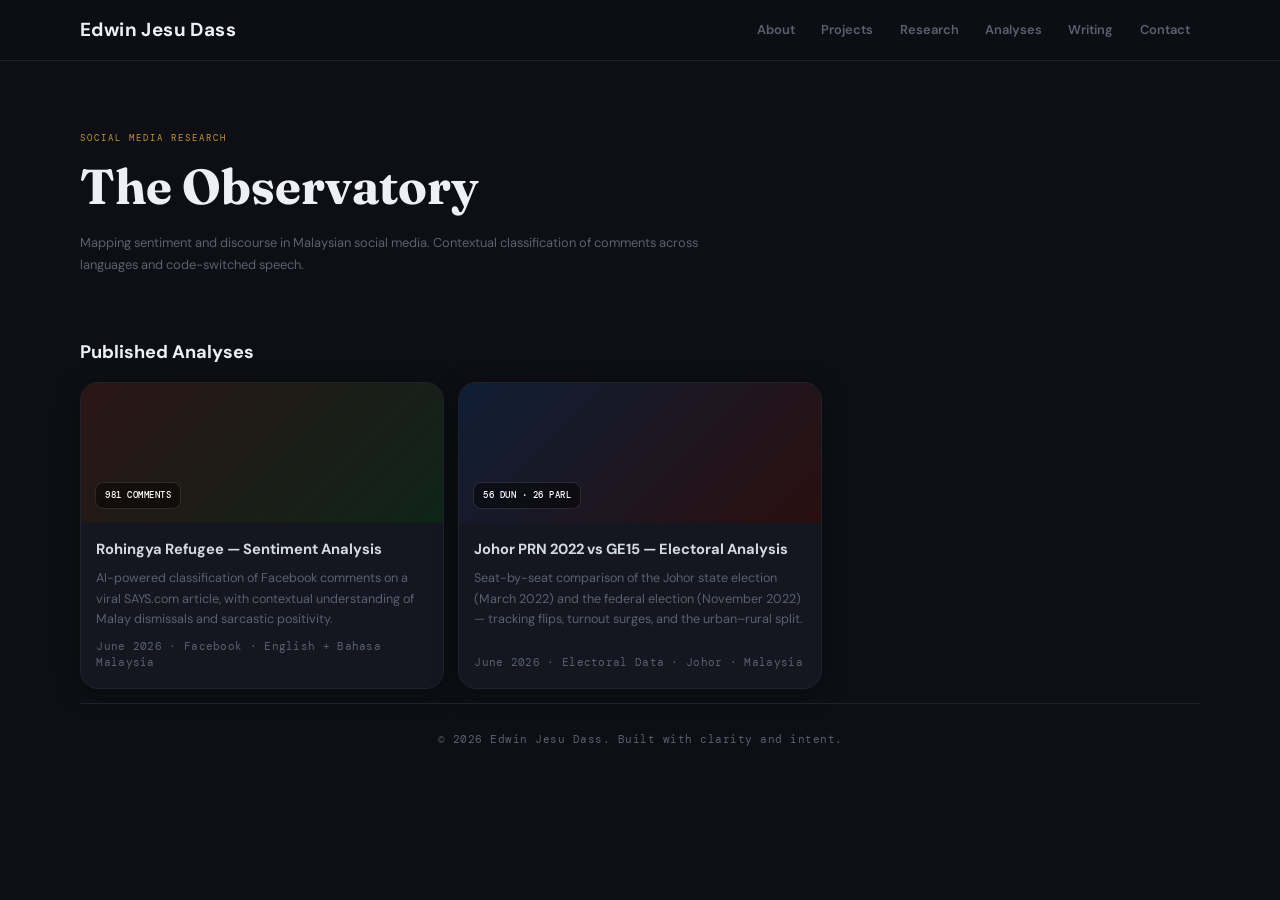
==== analyses.html @ 794fdcd3 "Add Johor PRN vs GE15 electoral analysis to The Observatory" ====
<!DOCTYPE html>
<html lang="en">
<head>
  <meta charset="UTF-8" />
  <meta name="viewport" content="width=device-width, initial-scale=1.0" />
  <title>The Observatory — Edwin Jesu Dass</title>
  <meta name="description" content="Mapping sentiment and discourse in Malaysian social media. Contextual classification of comments across languages and code-switched speech." />
  <meta name="robots" content="index,follow" />
  <meta name="author" content="Edwin Jesu Dass" />
    <meta name="theme-color" content="#0d0f14" />

  <meta property="og:type" content="website" />
  <meta property="og:title" content="The Observatory — Edwin Jesu Dass" />
  <meta property="og:description" content="Social media sentiment analyses. Contextual classification of comments across languages and code-switched speech." />
  <meta property="og:url" content="https://edwinjd.com/analyses.html" />
  <meta property="og:locale" content="en_MY" />
  <meta property="og:site_name" content="Edwin Jesu Dass" />

  <meta name="twitter:card" content="summary_large_image" />
  <meta name="twitter:title" content="The Observatory — Edwin Jesu Dass" />
  <meta name="twitter:description" content="Mapping sentiment and discourse in Malaysian social media." />

  <link rel="canonical" href="https://edwinjd.com/analyses.html" />

  <script type="application/ld+json">
  {
    "@context": "https://schema.org",
    "@type": "CollectionPage",
    "name": "The Observatory — Edwin Jesu Dass",
    "description": "Mapping sentiment and discourse in Malaysian social media. Contextual classification of comments across languages and code-switched speech.",
    "url": "https://edwinjd.com/analyses.html",
    "author": {
      "@type": "Person",
      "name": "Edwin Jesu Dass",
      "url": "https://edwinjd.com/"
    },
    "hasPart": [
      {
        "@type": "Dataset",
        "name": "Rohingya Refugee — Sentiment Analysis",
        "description": "AI-powered classification of 981 Facebook comments with contextual understanding of English, Malay, and code-switched language.",
        "url": "https://edwinjd.com/rohingya-sentiment.html",
        "datePublished": "2026-06-04",
        "creator": {
          "@type": "Person",
          "name": "Edwin Jesu Dass"
        }
      }
    ]
  }
  </script>

  <link rel="preconnect" href="https://fonts.googleapis.com" />
  <link rel="preconnect" href="https://fonts.gstatic.com" crossorigin />
  <link href="https://fonts.googleapis.com/css2?family=DM+Mono:wght@400;500&family=Fraunces:ital,opsz,wght@0,9..144,300;0,9..144,700;1,9..144,400&family=DM+Sans:wght@300;400;500;600&display=swap" rel="stylesheet" />
  <link rel="stylesheet" href="styles.css" />

  <style>
    .analysis-grid {
      display: grid;
      grid-template-columns: repeat(3, 1fr);
      gap: 1rem;
    }

    .analysis-card {
      display: flex;
      flex-direction: column;
      text-decoration: none;
      color: inherit;
      background: var(--surface);
      border: 1px solid var(--border);
      border-radius: 18px;
      box-shadow: var(--shadow);
      overflow: hidden;
      transition: transform 0.2s ease, border-color 0.2s ease;
    }

    .analysis-card:hover {
      transform: translateY(-3px);
      border-color: var(--surface-strong);
    }

    .analysis-thumb {
      height: 140px;
      display: flex;
      align-items: flex-end;
      padding: 1rem;
      position: relative;
    }

    .analysis-badge {
      font-family: "DM Mono", monospace;
      font-size: 0.65rem;
      font-weight: 500;
      letter-spacing: 0.5px;
      text-transform: uppercase;
      background: rgba(0, 0, 0, 0.45);
      backdrop-filter: blur(6px);
      color: #fff;
      padding: 0.35rem 0.65rem;
      border-radius: 8px;
      border: 1px solid rgba(255, 255, 255, 0.12);
    }

    .analysis-body {
      padding: 1.1rem;
      flex: 1;
      display: flex;
      flex-direction: column;
    }

    .analysis-body h3 {
      margin: 0 0 0.5rem;
      font-size: 1.05rem;
      color: var(--text);
    }

    .analysis-body p {
      margin: 0 0 0.7rem;
      color: var(--muted);
      line-height: 1.6;
      font-size: 0.9rem;
    }

    .analysis-meta {
      margin-top: auto;
      font-size: 0.75rem;
      color: var(--muted);
      font-family: "DM Mono", monospace;
      letter-spacing: 0.3px;
    }

    @media (max-width: 900px) {
      .analysis-grid {
        grid-template-columns: repeat(2, 1fr);
      }
    }

    @media (max-width: 640px) {
      .analysis-grid {
        grid-template-columns: 1fr;
      }
    }
  </style>
</head>
<body>
  <header class="site-header">
    <div class="container header-inner">
      <a class="brand" href="index.html">Edwin Jesu Dass</a>
      <nav>
        <a href="index.html#about">About</a>
        <a href="index.html#projects">Projects</a>
        <a href="swarm-governance.html">Research</a>
        <a href="analyses.html">Analyses</a>
        <a href="index.html#writing">Writing</a>
        <a href="index.html#contact">Contact</a>
      </nav>
      <button class="hamburger" aria-label="Menu" aria-expanded="false">
        <span></span>
        <span></span>
        <span></span>
      </button>
    </div>
  </header>

  <main>
    <section class="hero container">
      <p class="eyebrow">Social Media Research</p>
      <h1>The Observatory</h1>
      <p class="hero-copy">
        Mapping sentiment and discourse in Malaysian social media.
        Contextual classification of comments across languages and code-switched speech.
      </p>
    </section>

    <section class="container section">
      <div class="section-head row">
        <h2>Published Analyses</h2>
      </div>
      <div class="analysis-grid">
        <a class="analysis-card" href="rohingya-sentiment.html">
          <div class="analysis-thumb" style="background: linear-gradient(135deg, #2a1515, #0f2419);">
            <span class="analysis-badge">981 comments</span>
          </div>
          <div class="analysis-body">
            <h3>Rohingya Refugee — Sentiment Analysis</h3>
            <p>
              AI-powered classification of Facebook comments on a viral SAYS.com article,
              with contextual understanding of Malay dismissals and sarcastic positivity.
            </p>
            <div class="analysis-meta">June 2026 · Facebook · English + Bahasa Malaysia</div>
          </div>
        </a>
        <a class="analysis-card" href="johor-elections.html">
          <div class="analysis-thumb" style="background: linear-gradient(135deg, #0f1e35, #2a0f0f);">
            <span class="analysis-badge">56 DUN · 26 Parl</span>
          </div>
          <div class="analysis-body">
            <h3>Johor PRN 2022 vs GE15 — Electoral Analysis</h3>
            <p>
              Seat-by-seat comparison of the Johor state election (March 2022) and the federal election
              (November 2022) — tracking flips, turnout surges, and the urban–rural split.
            </p>
            <div class="analysis-meta">June 2026 · Electoral Data · Johor · Malaysia</div>
          </div>
        </a>
      </div>
    </section>
  </main>

  <footer class="container site-footer">
    <p>© <span id="year"></span> Edwin Jesu Dass. Built with clarity and intent.</p>
  </footer>

  <script>
    document.getElementById('year').textContent = new Date().getFullYear();
  </script>
  <script>
    (function() {
      const btn = document.querySelector('.hamburger');
      const nav = document.querySelector('nav');
      if (!btn || !nav) return;
      btn.addEventListener('click', function() {
        const open = nav.classList.toggle('open');
        btn.classList.toggle('active', open);
        btn.setAttribute('aria-expanded', open);
      });
      nav.querySelectorAll('a').forEach(function(link) {
        link.addEventListener('click', function() {
          nav.classList.remove('open');
          btn.classList.remove('active');
          btn.setAttribute('aria-expanded', 'false');
        });
      });
    })();
  </script>
</body>
</html>
---- styles.css ----
@import url('https://fonts.googleapis.com/css2?family=DM+Mono:wght@400;500&family=Fraunces:ital,opsz,wght@0,9..144,300;0,9..144,700;1,9..144,400&family=DM+Sans:wght@300;400;500;600&display=swap');

:root {
  --bg: #0d0f14;
  --surface: #141720;
  --surface-strong: #1a1f2e;
  --text: #d4d8e2;
  --muted: #5a6070;
  --primary: #c4963a;
  --accent: #c4963a;
  --border: #1e2330;
  --shadow: 0 4px 24px rgba(0, 0, 0, 0.35);
}

* {
  box-sizing: border-box;
  margin: 0;
  padding: 0;
}

html,
body {
  font-family: "DM Sans", system-ui, -apple-system, Segoe UI, Roboto, sans-serif;
  background: var(--bg);
  color: var(--text);
  font-size: 14px;
  line-height: 1.6;
  scroll-behavior: smooth;
}

body {
  position: relative;
  min-height: 100vh;
  overflow-x: hidden;
}

.container {
  width: min(1120px, 92vw);
  margin-inline: auto;
}

.site-header,
main,
.site-footer {
  position: relative;
  z-index: 2;
}

.site-header {
  width: 100%;
  position: sticky;
  top: 0;
  z-index: 30;
  backdrop-filter: blur(12px);
  background: rgba(13, 15, 20, 0.92);
  border-bottom: 1px solid var(--border);
}

.header-inner {
  display: flex;
  justify-content: space-between;
  align-items: center;
  padding: 0.95rem 0;
}

.brand {
  text-decoration: none;
  color: #eef0f5;
  font-family: "DM Sans", sans-serif;
  font-weight: 700;
  font-size: clamp(1.05rem, 2.2vw, 1.35rem);
  letter-spacing: 0.4px;
  line-height: 1;
}

nav {
  display: flex;
  gap: 0.45rem;
  align-items: center;
}

nav a {
  color: var(--muted);
  text-decoration: none;
  font-size: 0.92rem;
  font-weight: 600;
  padding: 0.46rem 0.72rem;
  border-radius: 10px;
  transition: 0.2s ease;
}

nav a:hover {
  color: var(--text);
  background: rgba(255, 255, 255, 0.05);
}

/* Mobile hamburger */
.hamburger {
  display: none;
  flex-direction: column;
  gap: 5px;
  background: none;
  border: none;
  cursor: pointer;
  padding: 6px;
  z-index: 31;
}

.hamburger span {
  display: block;
  width: 22px;
  height: 2px;
  background: var(--text);
  border-radius: 2px;
  transition: 0.25s ease;
}

.hamburger.active span:nth-child(1) {
  transform: translateY(7px) rotate(45deg);
}

.hamburger.active span:nth-child(2) {
  opacity: 0;
}

.hamburger.active span:nth-child(3) {
  transform: translateY(-7px) rotate(-45deg);
}

.hero {
  padding: 5rem 0 2.5rem;
}

.hero-layout {
  display: grid;
  grid-template-columns: 1.2fr 1fr;
  gap: 3rem;
  align-items: center;
}

.hero-photo {
  display: flex;
  justify-content: center;
  align-items: center;
}

.hero-photo img {
  width: 100%;
  max-width: 340px;
  aspect-ratio: 1 / 1;
  object-fit: cover;
  object-position: center 20%;
  border-radius: 16px;
  border: 1px solid rgba(196, 150, 58, 0.25);
  box-shadow: 0 20px 60px rgba(0, 0, 0, 0.45), 0 0 0 1px rgba(196, 150, 58, 0.08);
  transition: transform 0.3s ease, box-shadow 0.3s ease;
}

.hero-photo img:hover {
  transform: translateY(-3px);
  box-shadow: 0 28px 72px rgba(0, 0, 0, 0.5), 0 0 0 1px rgba(196, 150, 58, 0.15);
}

.eyebrow {
  font-family: "DM Mono", monospace;
  color: var(--accent);
  text-transform: uppercase;
  letter-spacing: 2px;
  font-size: 0.65rem;
  margin-bottom: 1rem;
}

h1 {
  margin: 0;
  font-family: "Fraunces", serif;
  font-size: clamp(2rem, 5vw, 3.5rem);
  font-weight: 700;
  line-height: 1.1;
  color: #eef0f5;
}

.hero-copy {
  margin-top: 1.3rem;
  color: var(--muted);
  max-width: 70ch;
  line-height: 1.7;
  font-size: 0.92rem;
}

.hero-cta {
  display: flex;
  gap: 0.9rem;
  margin-top: 2rem;
  flex-wrap: wrap;
}

.btn {
  display: inline-flex;
  align-items: center;
  justify-content: center;
  border-radius: 10px;
  padding: 0.72rem 1rem;
  font-weight: 600;
  text-decoration: none;
  border: 1px solid transparent;
  transition: 0.2s ease;
  font-size: 0.9rem;
}

.btn.primary {
  background: var(--accent);
  color: #0d0f14;
}

.btn.primary:hover {
  transform: translateY(-1px);
  background: #d4a94a;
}

.btn.ghost {
  border-color: var(--border);
  color: var(--text);
  background: rgba(255, 255, 255, 0.03);
}

.btn.ghost:hover {
  border-color: var(--surface-strong);
  background: rgba(255, 255, 255, 0.06);
}

.section {
  padding: 2rem 0 1rem;
}

.section-head {
  margin-bottom: 1rem;
}

.section-head.row {
  display: flex;
  justify-content: space-between;
  align-items: baseline;
  gap: 1rem;
}

h2 {
  margin: 0;
  font-size: 1.3rem;
  font-family: "DM Sans", sans-serif;
  font-weight: 700;
  color: #eef0f5;
}

.glass,
.card {
  background: var(--surface);
  border: 1px solid var(--border);
  border-radius: 10px;
  box-shadow: var(--shadow);
}

.glass {
  padding: 1.2rem;
}

.glass p {
  margin: 0.4rem 0;
  color: var(--muted);
  line-height: 1.7;
}

.project-grid,
.post-grid {
  display: grid;
  grid-template-columns: repeat(3, 1fr);
  gap: 1rem;
}

.card {
  padding: 1.1rem;
}

.card h3 {
  margin-top: 0;
  margin-bottom: 0.6rem;
  font-size: 1rem;
  font-weight: 600;
}

.card p {
  margin: 0;
  color: var(--muted);
  line-height: 1.6;
  font-size: 0.9rem;
}

.post-card a {
  text-decoration: none;
  color: var(--text);
}

.post-meta {
  margin-top: 0.7rem;
  font-size: 0.78rem;
  color: var(--muted);
  font-family: "DM Mono", monospace;
}

.loading {
  grid-column: span 3;
  text-align: center;
  color: var(--muted);
}

.sub-link {
  color: var(--accent);
  text-decoration: none;
  font-weight: 600;
}

.contact-row {
  display: flex;
  justify-content: space-between;
  align-items: center;
  gap: 1rem;
  flex-wrap: wrap;
}

.contact-links {
  display: flex;
  gap: 0.7rem;
}

.site-footer {
  padding: 2rem 0 3rem;
  color: var(--muted);
  font-size: 0.75rem;
  text-align: center;
  font-family: "DM Mono", monospace;
  letter-spacing: 0.5px;
  border-top: 1px solid var(--border);
}

@media (max-width: 900px) {
  .project-grid,
  .post-grid {
    grid-template-columns: repeat(2, 1fr);
  }

  .loading {
    grid-column: span 2;
  }
}

@media (max-width: 900px) {
  .hero-layout {
    grid-template-columns: 1fr;
    gap: 2rem;
    text-align: center;
  }

  .hero-photo img {
    max-width: 260px;
  }

  .hero-text {
    order: 2;
  }

  .hero-photo {
    order: 1;
  }

  .hero-cta {
    justify-content: center;
  }
}

@media (max-width: 900px) {
  .hamburger {
    display: flex;
  }

  nav {
    position: absolute;
    top: 100%;
    left: 0;
    right: 0;
    background: rgba(13, 15, 20, 0.98);
    border-bottom: 1px solid var(--border);
    flex-direction: column;
    align-items: stretch;
    padding: 0.6rem 1rem 1rem;
    gap: 0.15rem;
    opacity: 0;
    transform: translateY(-8px);
    pointer-events: none;
    transition: opacity 0.25s ease, transform 0.25s ease;
  }

  nav.open {
    opacity: 1;
    transform: translateY(0);
    pointer-events: all;
  }

  nav a {
    padding: 0.7rem 0.5rem;
    border-radius: 8px;
    font-size: 1rem;
  }

  .site-header {
    position: relative;
  }
}

@media (max-width: 640px) {
  .hero {
    padding-top: 3.5rem;
  }

  .hero-photo img {
    max-width: 200px;
    border-radius: 12px;
  }

  .project-grid,
  .post-grid {
    grid-template-columns: 1fr;
  }

  .loading {
    grid-column: span 1;
  }
}
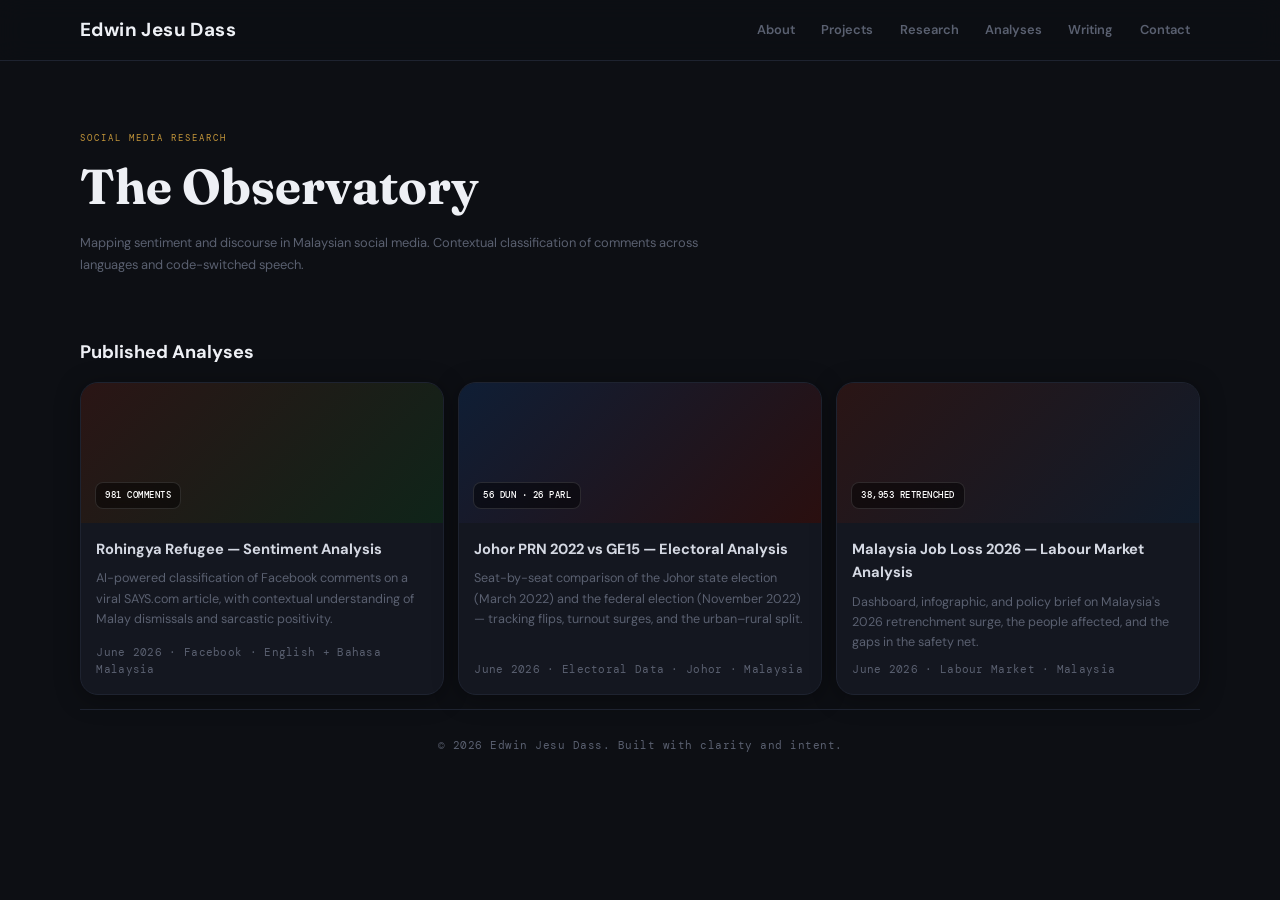
==== commit 9b67dcc2: "Add Malaysia job loss 2026 analysis to Observatory" ====
--- a/analyses.html
+++ b/analyses.html
@@ -45,6 +45,28 @@
           "@type": "Person",
           "name": "Edwin Jesu Dass"
         }
+      },
+      {
+        "@type": "Dataset",
+        "name": "Johor PRN 2022 vs GE15 — Electoral Analysis",
+        "description": "Seat-by-seat electoral analysis comparing PRN Johor 2022 and GE15 across 56 DUN seats and 26 parliamentary seats.",
+        "url": "https://edwinjd.com/johor-elections.html",
+        "datePublished": "2026-06-15",
+        "creator": {
+          "@type": "Person",
+          "name": "Edwin Jesu Dass"
+        }
+      },
+      {
+        "@type": "Dataset",
+        "name": "Malaysia Job Loss 2026 — Analysis",
+        "description": "Dashboard, infographic, and policy brief on Malaysia's 2026 retrenchment surge and labour-market safety-net gaps.",
+        "url": "https://edwinjd.com/malaysia-job-loss-2026.html",
+        "datePublished": "2026-06-15",
+        "creator": {
+          "@type": "Person",
+          "name": "Edwin Jesu Dass"
+        }
       }
     ]
   }
@@ -202,6 +224,19 @@
               (November 2022) — tracking flips, turnout surges, and the urban–rural split.
             </p>
             <div class="analysis-meta">June 2026 · Electoral Data · Johor · Malaysia</div>
+          </div>
+        </a>
+        <a class="analysis-card" href="malaysia-job-loss-2026.html">
+          <div class="analysis-thumb" style="background: linear-gradient(135deg, #2a1515, #101b2a);">
+            <span class="analysis-badge">38,953 retrenched</span>
+          </div>
+          <div class="analysis-body">
+            <h3>Malaysia Job Loss 2026 — Labour Market Analysis</h3>
+            <p>
+              Dashboard, infographic, and policy brief on Malaysia's 2026 retrenchment surge,
+              the people affected, and the gaps in the safety net.
+            </p>
+            <div class="analysis-meta">June 2026 · Labour Market · Malaysia</div>
           </div>
         </a>
       </div>
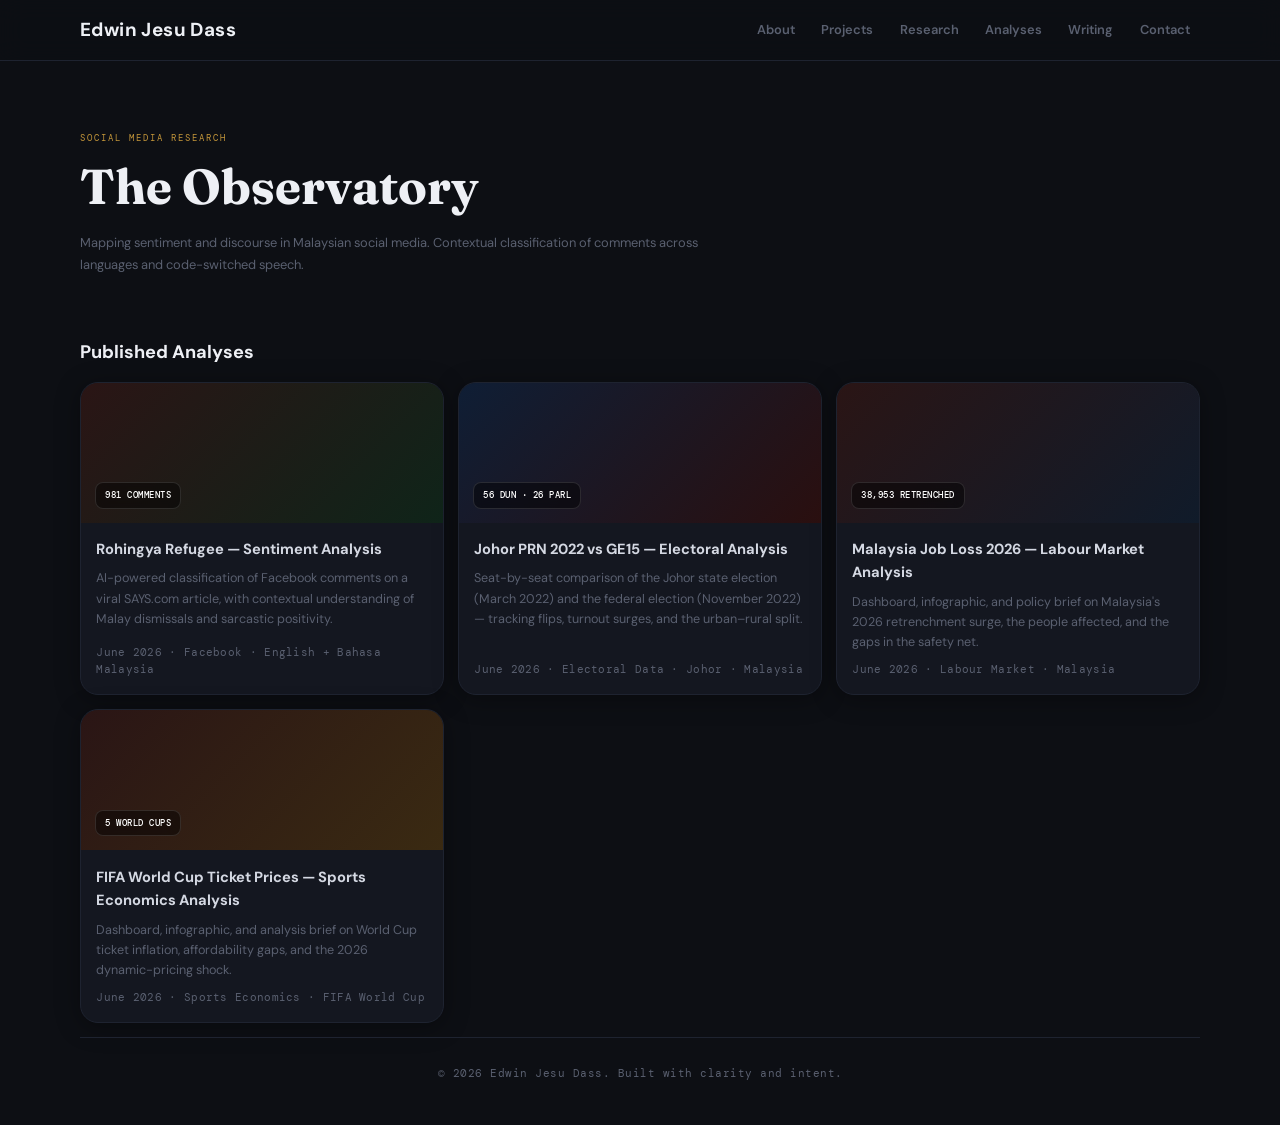
==== commit 830a8450: "Add World Cup ticket price analysis" ====
--- a/analyses.html
+++ b/analyses.html
@@ -63,6 +63,17 @@
         "description": "Dashboard, infographic, and policy brief on Malaysia's 2026 retrenchment surge and labour-market safety-net gaps.",
         "url": "https://edwinjd.com/malaysia-job-loss-2026.html",
         "datePublished": "2026-06-15",
+        "creator": {
+          "@type": "Person",
+          "name": "Edwin Jesu Dass"
+        }
+      },
+      {
+        "@type": "Dataset",
+        "name": "FIFA World Cup Ticket Prices — Analysis",
+        "description": "A five-tournament analysis of FIFA World Cup ticket inflation, affordability, and the 2026 dynamic-pricing shock.",
+        "url": "https://edwinjd.com/wc-ticket-prices.html",
+        "datePublished": "2026-06-17",
         "creator": {
           "@type": "Person",
           "name": "Edwin Jesu Dass"
@@ -237,6 +248,19 @@
               the people affected, and the gaps in the safety net.
             </p>
             <div class="analysis-meta">June 2026 · Labour Market · Malaysia</div>
+          </div>
+        </a>
+        <a class="analysis-card" href="wc-ticket-prices.html">
+          <div class="analysis-thumb" style="background: linear-gradient(135deg, #2a1515, #3a2a12);">
+            <span class="analysis-badge">5 World Cups</span>
+          </div>
+          <div class="analysis-body">
+            <h3>FIFA World Cup Ticket Prices — Sports Economics Analysis</h3>
+            <p>
+              Dashboard, infographic, and analysis brief on World Cup ticket inflation,
+              affordability gaps, and the 2026 dynamic-pricing shock.
+            </p>
+            <div class="analysis-meta">June 2026 · Sports Economics · FIFA World Cup</div>
           </div>
         </a>
       </div>
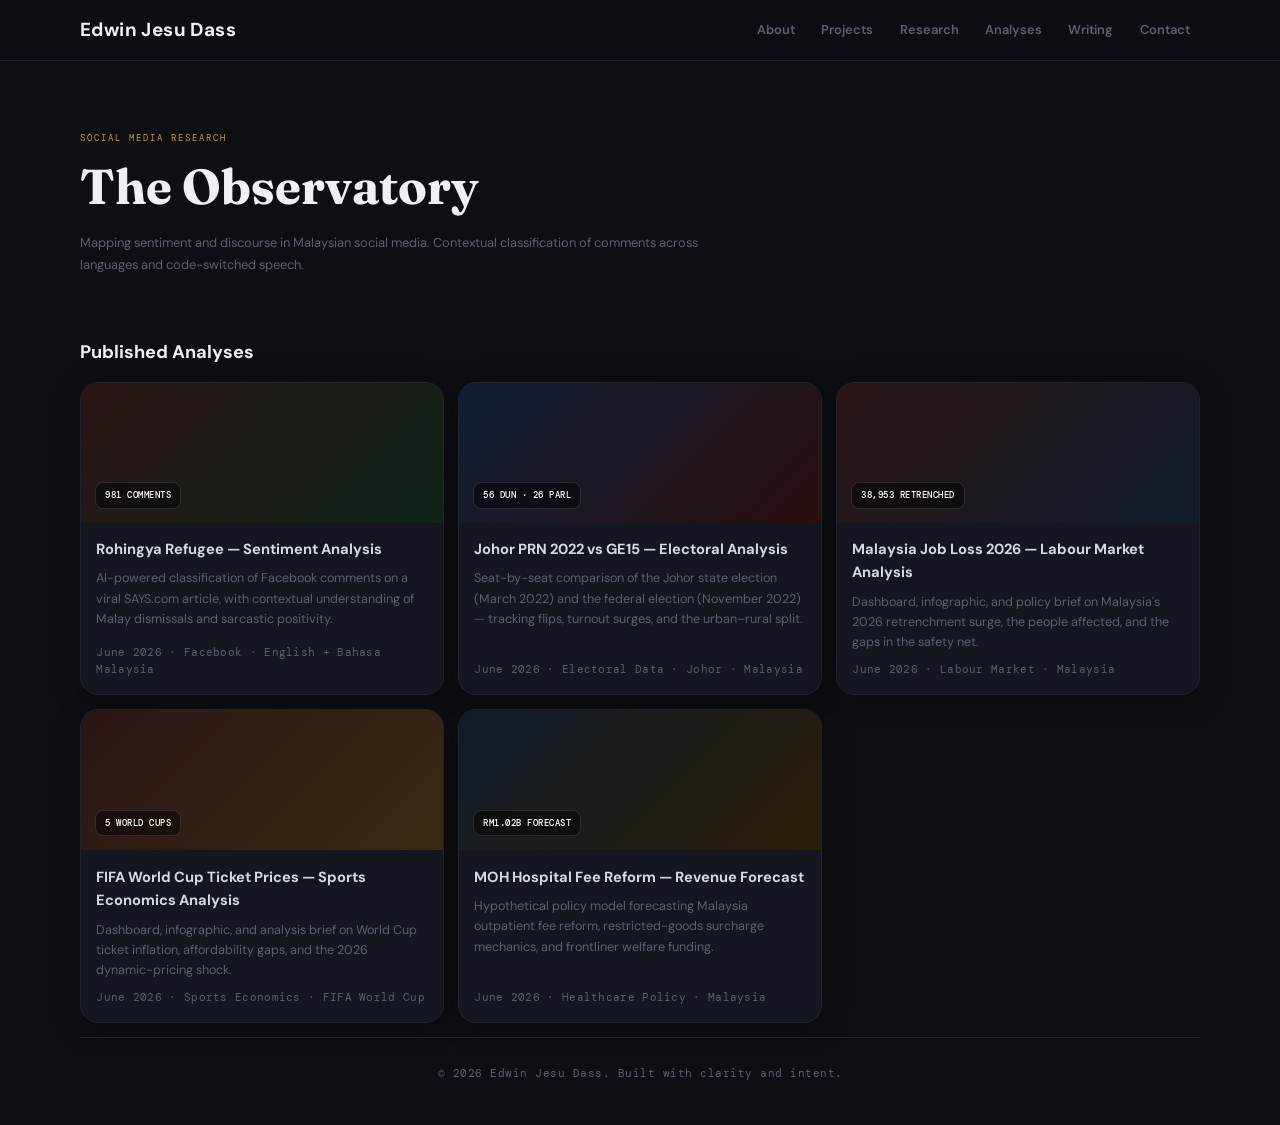
==== commit 1c7f1643: "Add MOH hospital fee forecast analysis" ====
--- a/analyses.html
+++ b/analyses.html
@@ -74,6 +74,17 @@
         "description": "A five-tournament analysis of FIFA World Cup ticket inflation, affordability, and the 2026 dynamic-pricing shock.",
         "url": "https://edwinjd.com/wc-ticket-prices.html",
         "datePublished": "2026-06-17",
+        "creator": {
+          "@type": "Person",
+          "name": "Edwin Jesu Dass"
+        }
+      },
+      {
+        "@type": "Dataset",
+        "name": "MOH Hospital Fee Reform — Revenue Forecast",
+        "description": "A hypothetical Malaysia healthcare policy forecast modelling outpatient fee reform, restricted-goods surcharges, and frontliner welfare funding.",
+        "url": "https://edwinjd.com/moh-fee-forecast.html",
+        "datePublished": "2026-06-24",
         "creator": {
           "@type": "Person",
           "name": "Edwin Jesu Dass"
@@ -261,6 +272,19 @@
               affordability gaps, and the 2026 dynamic-pricing shock.
             </p>
             <div class="analysis-meta">June 2026 · Sports Economics · FIFA World Cup</div>
+          </div>
+        </a>
+        <a class="analysis-card" href="moh-fee-forecast.html">
+          <div class="analysis-thumb" style="background: linear-gradient(135deg, #101b2a, #2a1e08);">
+            <span class="analysis-badge">RM1.02B forecast</span>
+          </div>
+          <div class="analysis-body">
+            <h3>MOH Hospital Fee Reform — Revenue Forecast</h3>
+            <p>
+              Hypothetical policy model forecasting Malaysia outpatient fee reform,
+              restricted-goods surcharge mechanics, and frontliner welfare funding.
+            </p>
+            <div class="analysis-meta">June 2026 · Healthcare Policy · Malaysia</div>
           </div>
         </a>
       </div>
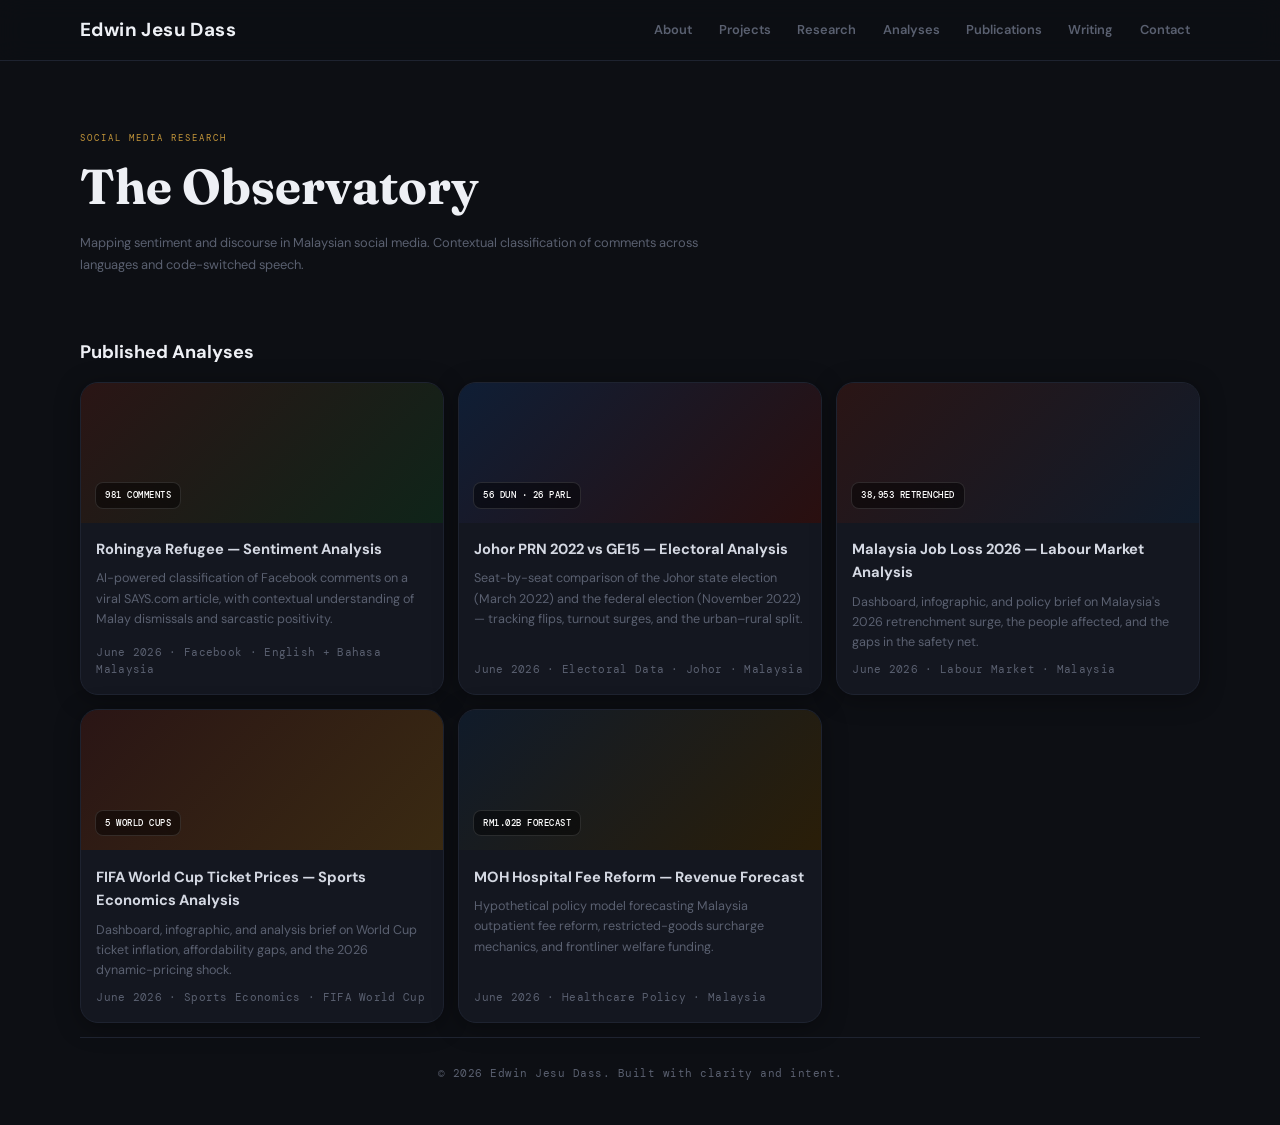
==== commit 78a3be97: "Add publications page with ebook" ====
--- a/analyses.html
+++ b/analyses.html
@@ -196,6 +196,7 @@
         <a href="index.html#projects">Projects</a>
         <a href="swarm-governance.html">Research</a>
         <a href="analyses.html">Analyses</a>
+        <a href="publications.html">Publications</a>
         <a href="index.html#writing">Writing</a>
         <a href="index.html#contact">Contact</a>
       </nav>
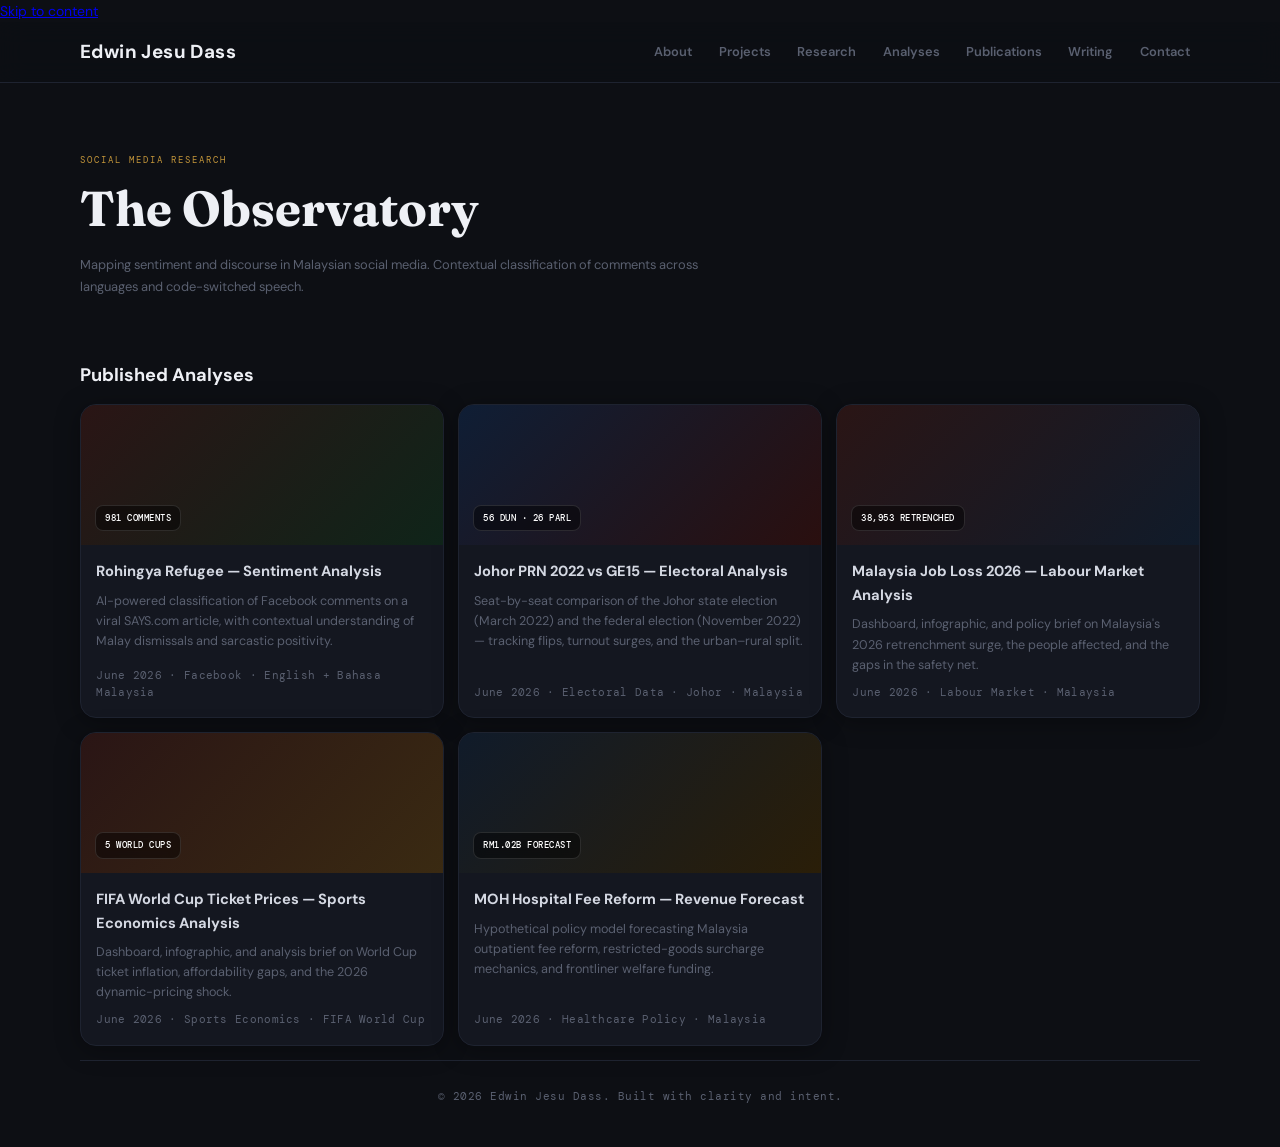
==== commit 55ae183c: "Add a11y/hygiene consistency to gallery and analysis pages Skip links, main landmarks, nav aria attr" ====
--- a/analyses.html
+++ b/analyses.html
@@ -96,7 +96,7 @@
 
   <link rel="preconnect" href="https://fonts.googleapis.com" />
   <link rel="preconnect" href="https://fonts.gstatic.com" crossorigin />
-  <link href="https://fonts.googleapis.com/css2?family=DM+Mono:wght@400;500&family=Fraunces:ital,opsz,wght@0,9..144,300;0,9..144,700;1,9..144,400&family=DM+Sans:wght@300;400;500;600&display=swap" rel="stylesheet" />
+  <link href="https://fonts.googleapis.com/css2?family=DM+Mono:wght@400;500&family=Fraunces:ital,opsz,wght@0,9..144,300;0,9..144,700;1,9..144,400&family=DM+Sans:wght@300;400;500;600;700&display=swap" rel="stylesheet" />
   <link rel="stylesheet" href="styles.css" />
 
   <style>
@@ -113,7 +113,7 @@
       color: inherit;
       background: var(--surface);
       border: 1px solid var(--border);
-      border-radius: 18px;
+      border-radius: var(--radius-lg, 16px);
       box-shadow: var(--shadow);
       overflow: hidden;
       transition: transform 0.2s ease, border-color 0.2s ease;
@@ -188,19 +188,20 @@
   </style>
 </head>
 <body>
+  <a class="skip-link" href="#main">Skip to content</a>
   <header class="site-header">
     <div class="container header-inner">
       <a class="brand" href="index.html">Edwin Jesu Dass</a>
-      <nav>
+      <nav id="site-nav">
         <a href="index.html#about">About</a>
         <a href="index.html#projects">Projects</a>
         <a href="swarm-governance.html">Research</a>
-        <a href="analyses.html">Analyses</a>
+        <a href="analyses.html" aria-current="page">Analyses</a>
         <a href="publications.html">Publications</a>
         <a href="index.html#writing">Writing</a>
         <a href="index.html#contact">Contact</a>
       </nav>
-      <button class="hamburger" aria-label="Menu" aria-expanded="false">
+      <button class="hamburger" aria-label="Menu" aria-expanded="false" aria-controls="site-nav">
         <span></span>
         <span></span>
         <span></span>
@@ -208,7 +209,7 @@
     </div>
   </header>
 
-  <main>
+  <main id="main">
     <section class="hero container">
       <p class="eyebrow">Social Media Research</p>
       <h1>The Observatory</h1>
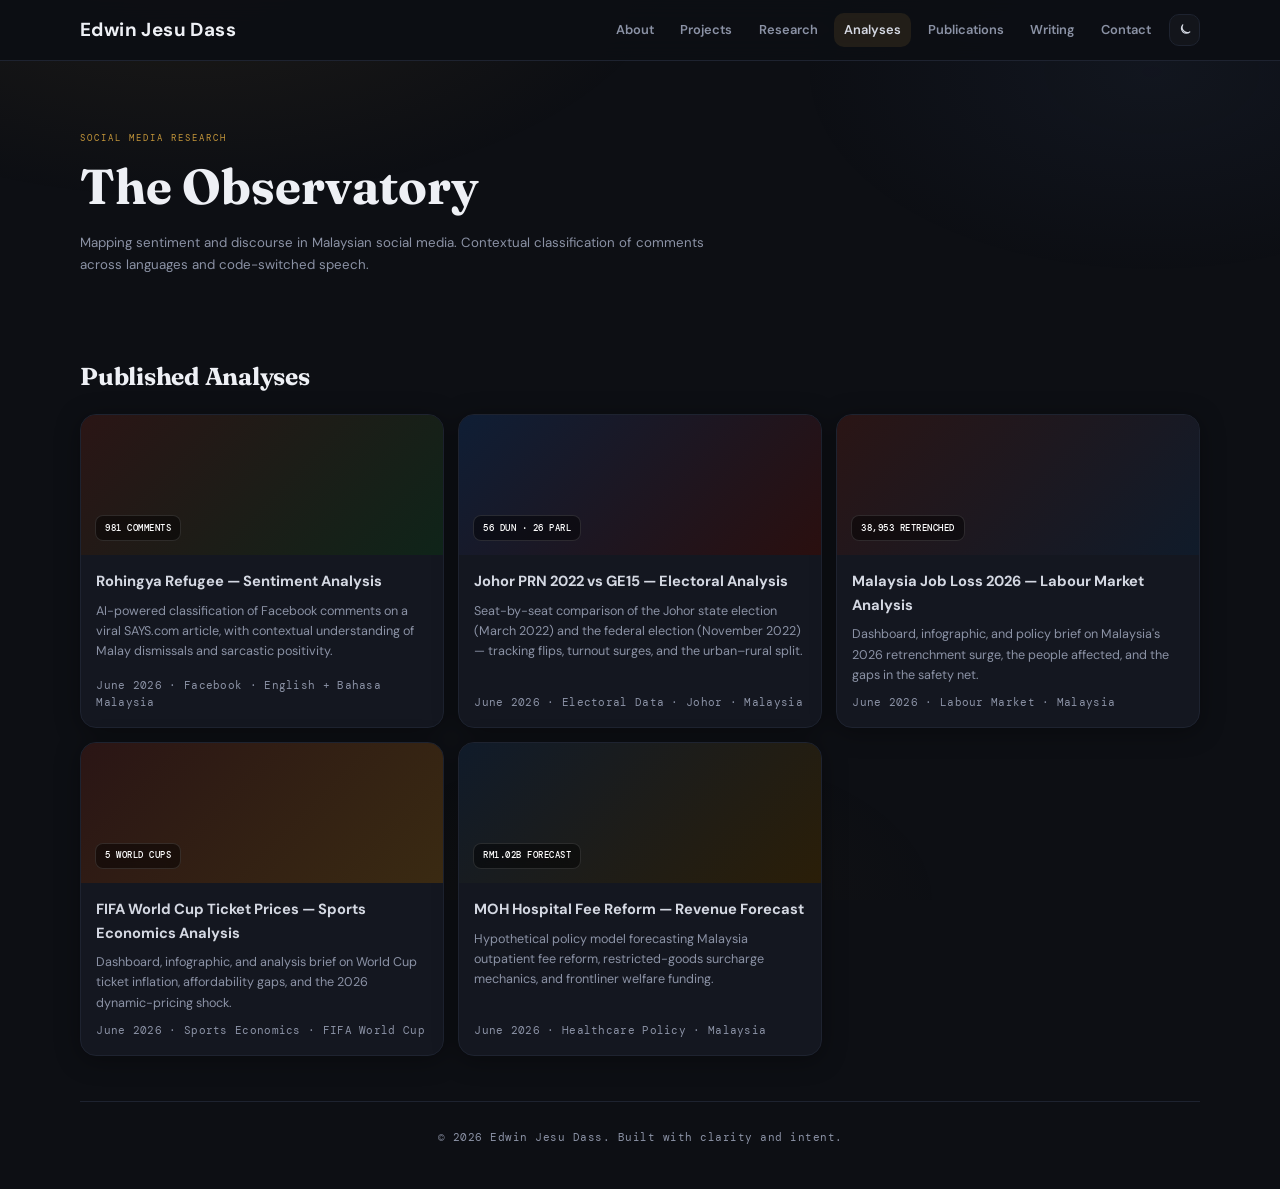
==== commit f124752d: "Add dark/light mode theme toggle Introduce a header theme switch with CSS variable light theme, loca" ====
--- a/analyses.html
+++ b/analyses.html
@@ -97,7 +97,10 @@
   <link rel="preconnect" href="https://fonts.googleapis.com" />
   <link rel="preconnect" href="https://fonts.gstatic.com" crossorigin />
   <link href="https://fonts.googleapis.com/css2?family=DM+Mono:wght@400;500&family=Fraunces:ital,opsz,wght@0,9..144,300;0,9..144,700;1,9..144,400&family=DM+Sans:wght@300;400;500;600;700&display=swap" rel="stylesheet" />
-  <link rel="stylesheet" href="styles.css" />
+  <script>
+(()=>{try{const t=localStorage.getItem('edwinjd-theme');document.documentElement.setAttribute('data-theme',t==='light'?'light':'dark');}catch(e){document.documentElement.setAttribute('data-theme','dark');}})();
+</script>
+<link rel="stylesheet" href="styles.css" />
 
   <style>
     .analysis-grid {
@@ -319,5 +322,6 @@
       });
     })();
   </script>
+<script src="theme.js"></script>
 </body>
 </html>
--- a/styles.css
+++ b/styles.css
@@ -1,15 +1,58 @@
-@import url('https://fonts.googleapis.com/css2?family=DM+Mono:wght@400;500&family=Fraunces:ital,opsz,wght@0,9..144,300;0,9..144,700;1,9..144,400&family=DM+Sans:wght@300;400;500;600&display=swap');
+@import url('https://fonts.googleapis.com/css2?family=DM+Mono:wght@400;500&family=Fraunces:ital,opsz,wght@0,9..144,300;0,9..144,700;1,9..144,400&family=DM+Sans:wght@300;400;500;600;700&display=swap');
 
 :root {
+  color-scheme: dark;
   --bg: #0d0f14;
   --surface: #141720;
   --surface-strong: #1a1f2e;
   --text: #d4d8e2;
-  --muted: #5a6070;
+  --heading: #eef0f5;
+  --muted: #8b92a5;
   --primary: #c4963a;
   --accent: #c4963a;
   --border: #1e2330;
   --shadow: 0 4px 24px rgba(0, 0, 0, 0.35);
+  --header-bg: rgba(13, 15, 20, 0.92);
+  --nav-panel-bg: rgba(13, 15, 20, 0.98);
+  --ghost-bg: rgba(255, 255, 255, 0.03);
+  --ghost-bg-hover: rgba(255, 255, 255, 0.06);
+  --nav-hover-bg: rgba(255, 255, 255, 0.05);
+  --card-hover-shadow: 0 8px 32px rgba(0, 0, 0, 0.4);
+  --atmosphere:
+    radial-gradient(ellipse 70% 50% at 15% -5%, rgba(196, 150, 58, 0.09), transparent 55%),
+    radial-gradient(ellipse 55% 45% at 90% 8%, rgba(80, 110, 180, 0.07), transparent 50%),
+    radial-gradient(ellipse 40% 30% at 50% 100%, rgba(196, 150, 58, 0.04), transparent 60%);
+  --radius: 10px;
+  --radius-lg: 16px;
+  --section-y: 3.25rem;
+  --focus-ring: 0 0 0 2px var(--bg), 0 0 0 4px rgba(196, 150, 58, 0.65);
+  --theme-toggle-icon: #d4d8e2;
+}
+
+html[data-theme="light"] {
+  color-scheme: light;
+  --bg: #eef0f4;
+  --surface: #ffffff;
+  --surface-strong: #e4e7ee;
+  --text: #3a3f4c;
+  --heading: #151820;
+  --muted: #5f6574;
+  --primary: #a67b2a;
+  --accent: #a67b2a;
+  --border: #d5d9e2;
+  --shadow: 0 4px 20px rgba(30, 36, 52, 0.08);
+  --header-bg: rgba(238, 240, 244, 0.92);
+  --nav-panel-bg: rgba(255, 255, 255, 0.98);
+  --ghost-bg: rgba(21, 24, 32, 0.03);
+  --ghost-bg-hover: rgba(21, 24, 32, 0.06);
+  --nav-hover-bg: rgba(21, 24, 32, 0.05);
+  --card-hover-shadow: 0 8px 28px rgba(30, 36, 52, 0.12);
+  --atmosphere:
+    radial-gradient(ellipse 70% 50% at 15% -5%, rgba(166, 123, 42, 0.12), transparent 55%),
+    radial-gradient(ellipse 55% 45% at 90% 8%, rgba(90, 120, 180, 0.08), transparent 50%),
+    radial-gradient(ellipse 40% 30% at 50% 100%, rgba(166, 123, 42, 0.06), transparent 60%);
+  --focus-ring: 0 0 0 2px var(--bg), 0 0 0 4px rgba(166, 123, 42, 0.55);
+  --theme-toggle-icon: #3a3f4c;
 }
 
 * {
@@ -34,6 +77,15 @@
   overflow-x: hidden;
 }
 
+body::before {
+  content: "";
+  position: fixed;
+  inset: 0;
+  z-index: 0;
+  pointer-events: none;
+  background: var(--atmosphere);
+}
+
 .container {
   width: min(1120px, 92vw);
   margin-inline: auto;
@@ -44,6 +96,27 @@
 .site-footer {
   position: relative;
   z-index: 2;
+}
+
+/* Skip link */
+.skip-link {
+  position: absolute;
+  top: -100px;
+  left: 1rem;
+  z-index: 100;
+  padding: 0.65rem 1rem;
+  background: var(--accent);
+  color: #0d0f14;
+  font-weight: 700;
+  text-decoration: none;
+  border-radius: var(--radius);
+  transition: top 0.2s ease;
+}
+
+.skip-link:focus {
+  top: 0.75rem;
+  outline: none;
+  box-shadow: var(--focus-ring);
 }
 
 .site-header {
@@ -52,7 +125,7 @@
   top: 0;
   z-index: 30;
   backdrop-filter: blur(12px);
-  background: rgba(13, 15, 20, 0.92);
+  background: var(--header-bg);
   border-bottom: 1px solid var(--border);
 }
 
@@ -65,7 +138,7 @@
 
 .brand {
   text-decoration: none;
-  color: #eef0f5;
+  color: var(--heading);
   font-family: "DM Sans", sans-serif;
   font-weight: 700;
   font-size: clamp(1.05rem, 2.2vw, 1.35rem);
@@ -73,10 +146,58 @@
   line-height: 1;
 }
 
+.header-controls {
+  display: flex;
+  align-items: center;
+  gap: 0.35rem;
+  margin-left: 0.5rem;
+}
+
+.theme-toggle {
+  display: inline-flex;
+  align-items: center;
+  justify-content: center;
+  width: 2.25rem;
+  height: 2.25rem;
+  border-radius: var(--radius);
+  border: 1px solid var(--border);
+  background: var(--ghost-bg);
+  color: var(--theme-toggle-icon);
+  cursor: pointer;
+  transition: background 0.2s ease, border-color 0.2s ease, color 0.2s ease;
+  flex-shrink: 0;
+}
+
+.theme-toggle:hover {
+  background: var(--ghost-bg-hover);
+  border-color: rgba(196, 150, 58, 0.35);
+}
+
+.theme-toggle svg {
+  width: 1.05rem;
+  height: 1.05rem;
+  fill: none;
+  stroke: currentColor;
+  stroke-width: 1.75;
+  stroke-linecap: round;
+  stroke-linejoin: round;
+}
+
+.theme-toggle .icon-sun,
+html[data-theme="light"] .theme-toggle .icon-moon {
+  display: none;
+}
+
+html[data-theme="light"] .theme-toggle .icon-sun,
+.theme-toggle .icon-moon {
+  display: block;
+}
+
 nav {
   display: flex;
   gap: 0.45rem;
   align-items: center;
+  margin-left: auto;
 }
 
 nav a {
@@ -85,13 +206,27 @@
   font-size: 0.92rem;
   font-weight: 600;
   padding: 0.46rem 0.72rem;
-  border-radius: 10px;
+  border-radius: var(--radius);
   transition: 0.2s ease;
 }
 
 nav a:hover {
   color: var(--text);
-  background: rgba(255, 255, 255, 0.05);
+  background: var(--nav-hover-bg);
+}
+
+nav a[aria-current="page"] {
+  color: var(--text);
+  background: rgba(196, 150, 58, 0.12);
+}
+
+/* Focus-visible for interactive elements */
+a:focus-visible,
+button:focus-visible,
+.btn:focus-visible,
+.hamburger:focus-visible {
+  outline: none;
+  box-shadow: var(--focus-ring);
 }
 
 /* Mobile hamburger */
@@ -104,6 +239,7 @@
   cursor: pointer;
   padding: 6px;
   z-index: 31;
+  border-radius: 6px;
 }
 
 .hamburger span {
@@ -150,7 +286,7 @@
   aspect-ratio: 1 / 1;
   object-fit: cover;
   object-position: center 20%;
-  border-radius: 16px;
+  border-radius: var(--radius-lg);
   border: 1px solid rgba(196, 150, 58, 0.25);
   box-shadow: 0 20px 60px rgba(0, 0, 0, 0.45), 0 0 0 1px rgba(196, 150, 58, 0.08);
   transition: transform 0.3s ease, box-shadow 0.3s ease;
@@ -176,7 +312,7 @@
   font-size: clamp(2rem, 5vw, 3.5rem);
   font-weight: 700;
   line-height: 1.1;
-  color: #eef0f5;
+  color: var(--heading);
 }
 
 .hero-copy {
@@ -184,7 +320,7 @@
   color: var(--muted);
   max-width: 70ch;
   line-height: 1.7;
-  font-size: 0.92rem;
+  font-size: 0.95rem;
 }
 
 .hero-cta {
@@ -198,7 +334,7 @@
   display: inline-flex;
   align-items: center;
   justify-content: center;
-  border-radius: 10px;
+  border-radius: var(--radius);
   padding: 0.72rem 1rem;
   font-weight: 600;
   text-decoration: none;
@@ -220,20 +356,20 @@
 .btn.ghost {
   border-color: var(--border);
   color: var(--text);
-  background: rgba(255, 255, 255, 0.03);
+  background: var(--ghost-bg);
 }
 
 .btn.ghost:hover {
-  border-color: var(--surface-strong);
-  background: rgba(255, 255, 255, 0.06);
+  border-color: rgba(196, 150, 58, 0.35);
+  background: var(--ghost-bg-hover);
 }
 
 .section {
-  padding: 2rem 0 1rem;
+  padding: var(--section-y) 0;
 }
 
 .section-head {
-  margin-bottom: 1rem;
+  margin-bottom: 1.25rem;
 }
 
 .section-head.row {
@@ -245,22 +381,23 @@
 
 h2 {
   margin: 0;
-  font-size: 1.3rem;
-  font-family: "DM Sans", sans-serif;
+  font-size: clamp(1.35rem, 2.5vw, 1.75rem);
+  font-family: "Fraunces", serif;
   font-weight: 700;
-  color: #eef0f5;
+  color: var(--heading);
+  letter-spacing: -0.01em;
 }
 
 .glass,
 .card {
   background: var(--surface);
   border: 1px solid var(--border);
-  border-radius: 10px;
+  border-radius: var(--radius);
   box-shadow: var(--shadow);
 }
 
 .glass {
-  padding: 1.2rem;
+  padding: 1.35rem 1.4rem;
 }
 
 .glass p {
@@ -278,6 +415,13 @@
 
 .card {
   padding: 1.1rem;
+  transition: transform 0.25s ease, border-color 0.25s ease, box-shadow 0.25s ease;
+}
+
+.card:hover {
+  transform: translateY(-3px);
+  border-color: rgba(196, 150, 58, 0.3);
+  box-shadow: var(--card-hover-shadow);
 }
 
 .card h3 {
@@ -294,9 +438,48 @@
   font-size: 0.9rem;
 }
 
+/* Fully clickable destination cards */
+a.card-link {
+  text-decoration: none;
+  color: inherit;
+  display: block;
+}
+
+a.card-link h3 {
+  color: var(--heading);
+}
+
+a.card-link:hover {
+  border-color: rgba(196, 150, 58, 0.45);
+}
+
+a.card-link .card-cta {
+  display: inline-block;
+  margin-top: 0.85rem;
+  font-family: "DM Mono", monospace;
+  font-size: 0.68rem;
+  letter-spacing: 0.8px;
+  text-transform: uppercase;
+  color: var(--accent);
+}
+
+.card-static {
+  opacity: 0.95;
+}
+
+.card-static:hover {
+  transform: none;
+  border-color: var(--border);
+  box-shadow: var(--shadow);
+}
+
 .post-card a {
   text-decoration: none;
   color: var(--text);
+}
+
+.post-card:hover {
+  border-color: rgba(196, 150, 58, 0.35);
 }
 
 .post-meta {
@@ -316,6 +499,10 @@
   color: var(--accent);
   text-decoration: none;
   font-weight: 600;
+}
+
+.sub-link:hover {
+  text-decoration: underline;
 }
 
 .contact-row {
@@ -341,6 +528,102 @@
   border-top: 1px solid var(--border);
 }
 
+/* Shared analysis chrome */
+.backbar {
+  background: var(--surface);
+  border-bottom: 1px solid var(--border);
+  padding: 12px 48px;
+  font-family: "DM Mono", monospace;
+  font-size: 0.65rem;
+  letter-spacing: 1.5px;
+  text-transform: uppercase;
+  position: relative;
+  z-index: 2;
+}
+
+.backbar a {
+  color: var(--muted);
+  text-decoration: none;
+  transition: color 0.2s ease;
+}
+
+.backbar a:hover {
+  color: var(--accent);
+}
+
+.analysis-container {
+  max-width: 1280px;
+  margin: 0 auto;
+  padding: 36px 48px;
+  position: relative;
+  z-index: 2;
+}
+
+.header-label {
+  font-family: "DM Mono", monospace;
+  font-size: 0.65rem;
+  letter-spacing: 2px;
+  color: var(--accent);
+  text-transform: uppercase;
+  margin-bottom: 10px;
+}
+
+/* Entrance motion */
+.reveal {
+  opacity: 0;
+  transform: translateY(18px);
+  transition: opacity 0.65s ease, transform 0.65s ease;
+}
+
+.reveal.is-visible {
+  opacity: 1;
+  transform: translateY(0);
+}
+
+.hero-text.reveal,
+.hero-photo.reveal {
+  transition-duration: 0.8s;
+}
+
+.hero-photo.reveal {
+  transition-delay: 0.12s;
+}
+
+.reveal-delay-1 { transition-delay: 0.06s; }
+.reveal-delay-2 { transition-delay: 0.12s; }
+.reveal-delay-3 { transition-delay: 0.18s; }
+.reveal-delay-4 { transition-delay: 0.24s; }
+.reveal-delay-5 { transition-delay: 0.3s; }
+.reveal-delay-6 { transition-delay: 0.36s; }
+
+@media (prefers-reduced-motion: reduce) {
+  html,
+  body {
+    scroll-behavior: auto;
+  }
+
+  .reveal,
+  .hero-text.reveal,
+  .hero-photo.reveal {
+    opacity: 1;
+    transform: none;
+    transition: none;
+  }
+
+  .card,
+  .hero-photo img,
+  .btn,
+  nav a {
+    transition: none;
+  }
+
+  .card:hover,
+  .hero-photo img:hover,
+  .btn.primary:hover {
+    transform: none;
+  }
+}
+
 @media (max-width: 900px) {
   .project-grid,
   .post-grid {
@@ -350,9 +633,7 @@
   .loading {
     grid-column: span 2;
   }
-}
-
-@media (max-width: 900px) {
+
   .hero-layout {
     grid-template-columns: 1fr;
     gap: 2rem;
@@ -374,9 +655,7 @@
   .hero-cta {
     justify-content: center;
   }
-}
-
-@media (max-width: 900px) {
+
   .hamburger {
     display: flex;
   }
@@ -386,7 +665,7 @@
     top: 100%;
     left: 0;
     right: 0;
-    background: rgba(13, 15, 20, 0.98);
+    background: var(--nav-panel-bg);
     border-bottom: 1px solid var(--border);
     flex-direction: column;
     align-items: stretch;
@@ -410,8 +689,12 @@
     font-size: 1rem;
   }
 
-  .site-header {
-    position: relative;
+  .backbar {
+    padding: 12px 20px;
+  }
+
+  .analysis-container {
+    padding: 24px 20px;
   }
 }
 
@@ -433,4 +716,38 @@
   .loading {
     grid-column: span 1;
   }
-}
+
+  .section {
+    padding: 2.5rem 0;
+  }
+}
+
+/* Light-mode overrides for page-local analysis chrome */
+html[data-theme="light"] .header h1,
+html[data-theme="light"] .analysis-header h1,
+html[data-theme="light"] .tab-btn.active,
+html[data-theme="light"] .ig-headline,
+html[data-theme="light"] .brief-title,
+html[data-theme="light"] .parl-name,
+html[data-theme="light"] .winner-name,
+html[data-theme="light"] .flow-box-title,
+html[data-theme="light"] .ind-name,
+html[data-theme="light"] .reco-head,
+html[data-theme="light"] .kpi-sub strong,
+html[data-theme="light"] .analysis-body h3,
+html[data-theme="light"] .insight-body strong {
+  color: var(--heading);
+}
+
+html[data-theme="light"] .flow-box,
+html[data-theme="light"] .exec-box,
+html[data-theme="light"] .cmp-table th,
+html[data-theme="light"] .gap-table th,
+html[data-theme="light"] .reco-num,
+html[data-theme="light"] .parl-header {
+  background: var(--surface-strong);
+}
+
+html[data-theme="light"] .dun-row:hover {
+  background: var(--surface-strong);
+}
